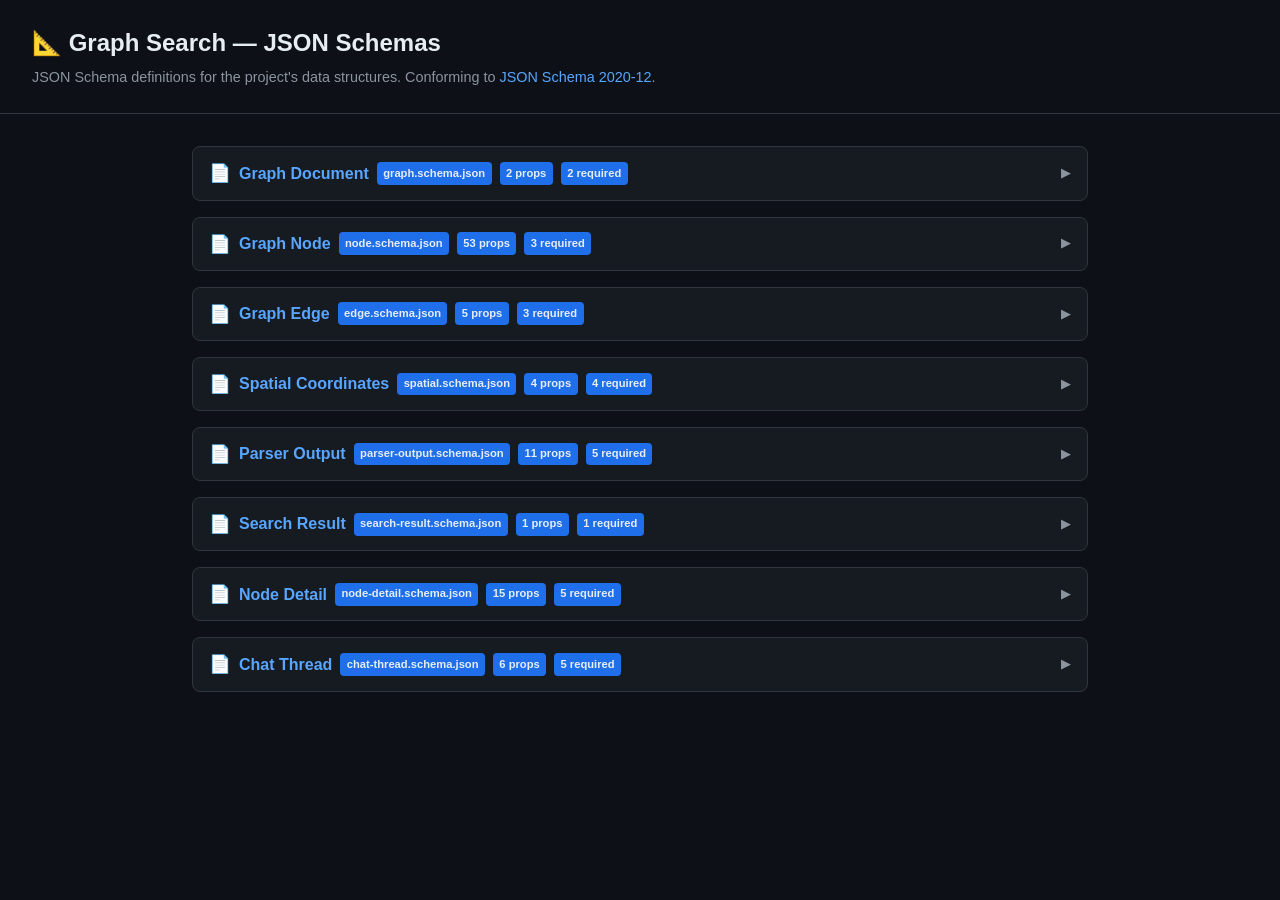
==== schema/index.html @ 663bfc60 "1st Time" ====
<!DOCTYPE html>
<html lang="en">
<head>
  <meta charset="UTF-8">
  <meta name="viewport" content="width=device-width, initial-scale=1.0">
  <title>Graph Search — JSON Schemas</title>
  <style>
    :root {
      --bg: #0d1117;
      --surface: #161b22;
      --border: #30363d;
      --text: #e6edf3;
      --muted: #8b949e;
      --accent: #58a6ff;
      --accent-dim: #1f6feb;
      --green: #3fb950;
      --orange: #d29922;
      --red: #f85149;
    }
    * { box-sizing: border-box; margin: 0; padding: 0; }
    body {
      font-family: -apple-system, BlinkMacSystemFont, "Segoe UI", Helvetica, Arial, sans-serif;
      background: var(--bg);
      color: var(--text);
      line-height: 1.6;
    }
    header {
      border-bottom: 1px solid var(--border);
      padding: 1.5rem 2rem;
    }
    header h1 { font-size: 1.5rem; font-weight: 600; }
    header p { color: var(--muted); margin-top: 0.25rem; font-size: 0.9rem; }
    header a { color: var(--accent); text-decoration: none; }
    header a:hover { text-decoration: underline; }
    .container { max-width: 960px; margin: 0 auto; padding: 2rem; }
    .card {
      background: var(--surface);
      border: 1px solid var(--border);
      border-radius: 8px;
      margin-bottom: 1rem;
      overflow: hidden;
    }
    .card-header {
      display: flex;
      align-items: center;
      justify-content: space-between;
      padding: 0.75rem 1rem;
      cursor: pointer;
      user-select: none;
    }
    .card-header:hover { background: rgba(88,166,255,0.06); }
    .card-title {
      font-size: 1rem;
      font-weight: 600;
      color: var(--accent);
      display: flex;
      align-items: center;
      gap: 0.5rem;
    }
    .card-title .icon { font-size: 1.1rem; }
    .card-toggle {
      font-size: 0.8rem;
      color: var(--muted);
      margin-left: 0.75rem;
      transition: transform 0.2s;
    }
    .card.open .card-toggle { transform: rotate(90deg); }
    .card-body {
      display: none;
      border-top: 1px solid var(--border);
      padding: 1rem;
      max-height: 600px;
      overflow: auto;
    }
    .card.open .card-body { display: block; }
    pre {
      font-family: "SFMono-Regular", Consolas, "Liberation Mono", Menlo, monospace;
      font-size: 0.82rem;
      line-height: 1.5;
      white-space: pre;
      color: var(--text);
    }
    .json-key { color: var(--accent); }
    .json-string { color: var(--green); }
    .json-number { color: var(--orange); }
    .json-bool, .json-null { color: var(--red); }
    .badge {
      display: inline-block;
      font-size: 0.7rem;
      padding: 0.15rem 0.4rem;
      border-radius: 4px;
      font-weight: 600;
      background: var(--accent-dim);
      color: var(--text);
    }
    #loading { text-align: center; color: var(--muted); padding: 3rem; }
    #error { color: var(--red); text-align: center; padding: 2rem; display: none; }
  </style>
</head>
<body>

<header>
  <h1>📐 Graph Search — JSON Schemas</h1>
  <p>
    JSON Schema definitions for the project's data structures.
    Conforming to <a href="https://json-schema.org/" target="_blank">JSON Schema 2020-12</a>.
  </p>
</header>

<div class="container">
  <div id="loading">Loading schemas…</div>
  <div id="error"></div>
  <div id="schemas"></div>
</div>

<script>
const SCHEMA_FILES = [
  "graph.schema.json",
  "node.schema.json",
  "edge.schema.json",
  "spatial.schema.json",
  "parser-output.schema.json",
  "search-result.schema.json",
  "node-detail.schema.json",
  "chat-thread.schema.json",
];

function syntaxHighlight(json) {
  const str = JSON.stringify(json, null, 2);
  return str.replace(
    /("(\\u[a-fA-F0-9]{4}|\\[^u]|[^\\"])*"(\s*:)?|\b(true|false|null)\b|-?\d+(?:\.\d*)?(?:[eE][+\-]?\d+)?)/g,
    (match) => {
      let cls = "json-number";
      if (/^"/.test(match)) {
        cls = /:$/.test(match) ? "json-key" : "json-string";
      } else if (/true|false/.test(match)) {
        cls = "json-bool";
      } else if (/null/.test(match)) {
        cls = "json-null";
      }
      return `<span class="${cls}">${match}</span>`;
    }
  );
}

async function loadSchemas() {
  const container = document.getElementById("schemas");
  const loading = document.getElementById("loading");
  const errorEl = document.getElementById("error");
  const results = [];

  for (const file of SCHEMA_FILES) {
    try {
      const resp = await fetch(file);
      if (!resp.ok) throw new Error(`${resp.status} ${resp.statusText}`);
      const schema = await resp.json();
      results.push({ file, schema });
    } catch (e) {
      console.warn(`Failed to load ${file}:`, e);
    }
  }

  loading.style.display = "none";

  if (results.length === 0) {
    errorEl.textContent = "No schema files could be loaded. Make sure the *.schema.json files are in the same directory as this page.";
    errorEl.style.display = "block";
    return;
  }

  for (const { file, schema } of results) {
    const card = document.createElement("div");
    card.className = "card";

    const title = schema.title || file;
    const desc = schema.description || "";
    const requiredCount = (schema.required || []).length;
    const propCount = Object.keys(schema.properties || {}).length;

    card.innerHTML = `
      <div class="card-header" onclick="this.parentElement.classList.toggle('open')">
        <div class="card-title">
          <span class="icon">📄</span>
          ${title}
          <span class="badge">${file}</span>
          ${propCount ? `<span class="badge">${propCount} props</span>` : ""}
          ${requiredCount ? `<span class="badge">${requiredCount} required</span>` : ""}
        </div>
        <span class="card-toggle">▶</span>
      </div>
      <div class="card-body">
        <p style="color:var(--muted);margin-bottom:0.75rem;font-size:0.85rem;">${desc}</p>
        <pre>${syntaxHighlight(schema)}</pre>
      </div>
    `;

    container.appendChild(card);
  }
}

loadSchemas();
</script>

</body>
</html>
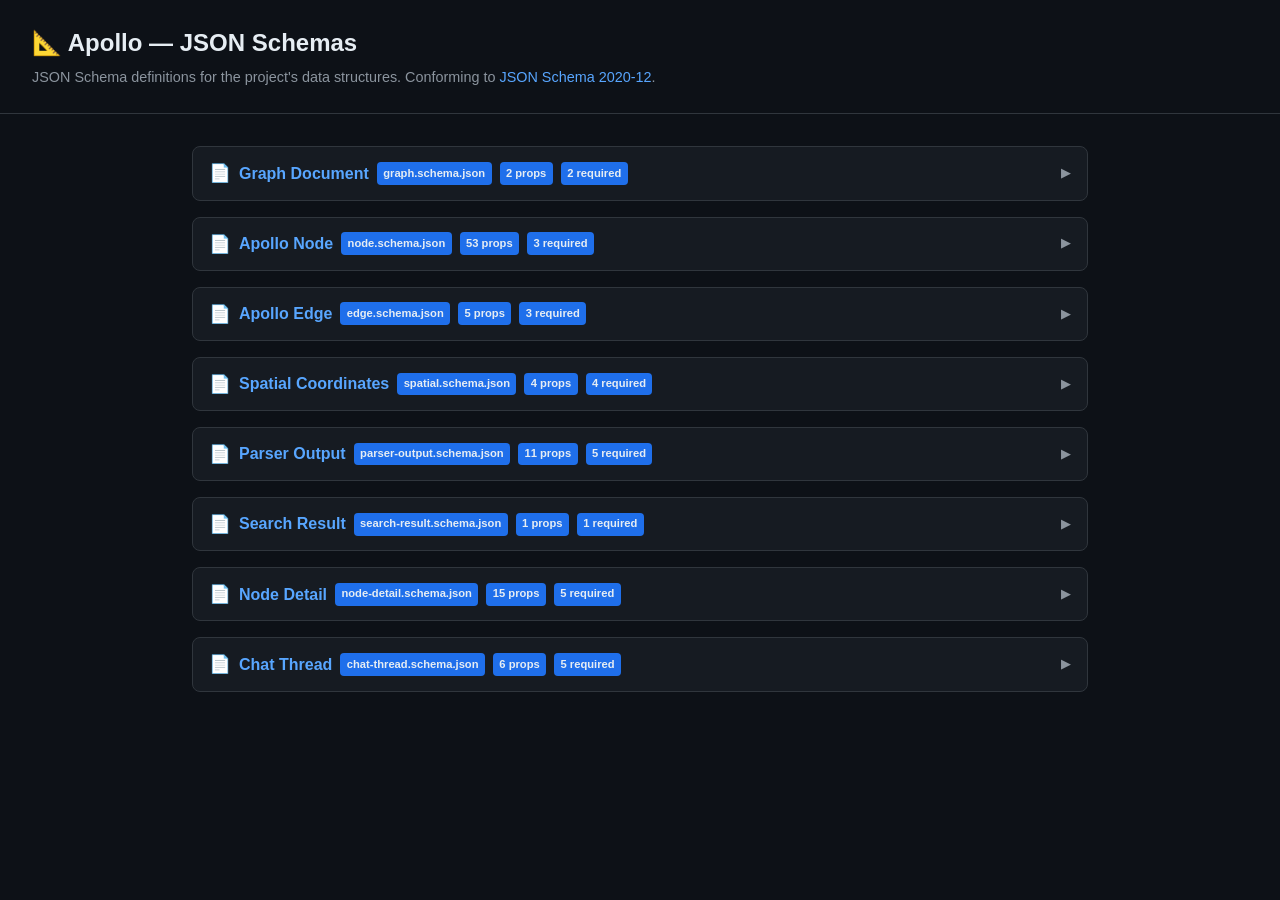
==== commit 89231706: "works" ====
--- a/schema/index.html
+++ b/schema/index.html
@@ -3,7 +3,7 @@
 <head>
   <meta charset="UTF-8">
   <meta name="viewport" content="width=device-width, initial-scale=1.0">
-  <title>Graph Search — JSON Schemas</title>
+  <title>Apollo — JSON Schemas</title>
   <style>
     :root {
       --bg: #0d1117;
@@ -100,7 +100,7 @@
 <body>
 
 <header>
-  <h1>📐 Graph Search — JSON Schemas</h1>
+  <h1>📐 Apollo — JSON Schemas</h1>
   <p>
     JSON Schema definitions for the project's data structures.
     Conforming to <a href="https://json-schema.org/" target="_blank">JSON Schema 2020-12</a>.
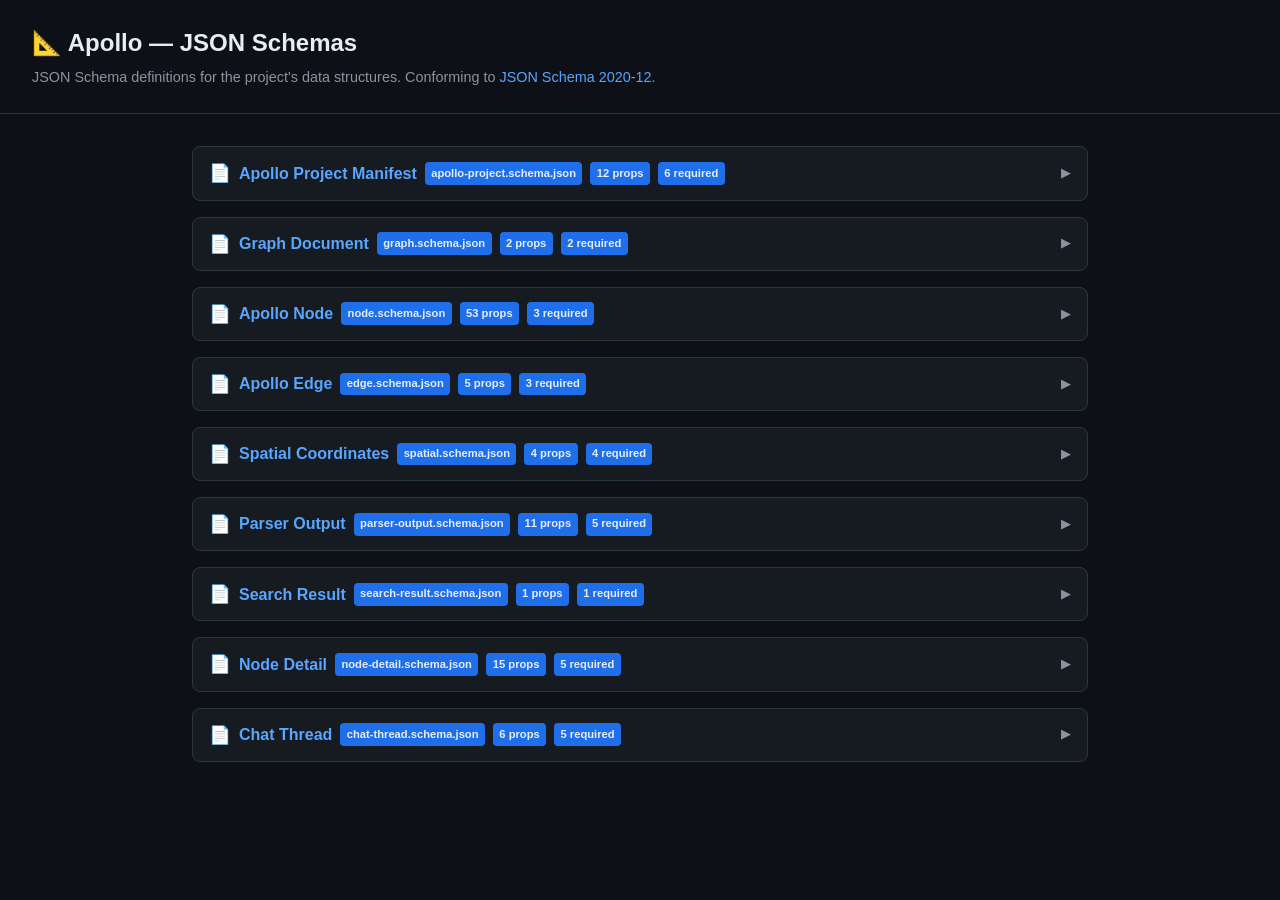
==== commit 88d1d2a3: "Phase 7: Tree-sitter multi-language parser - comprehensive test suite - Verified TreeSitterParser fu" ====
--- a/schema/index.html
+++ b/schema/index.html
@@ -115,6 +115,7 @@
 
 <script>
 const SCHEMA_FILES = [
+  "apollo-project.schema.json",
   "graph.schema.json",
   "node.schema.json",
   "edge.schema.json",
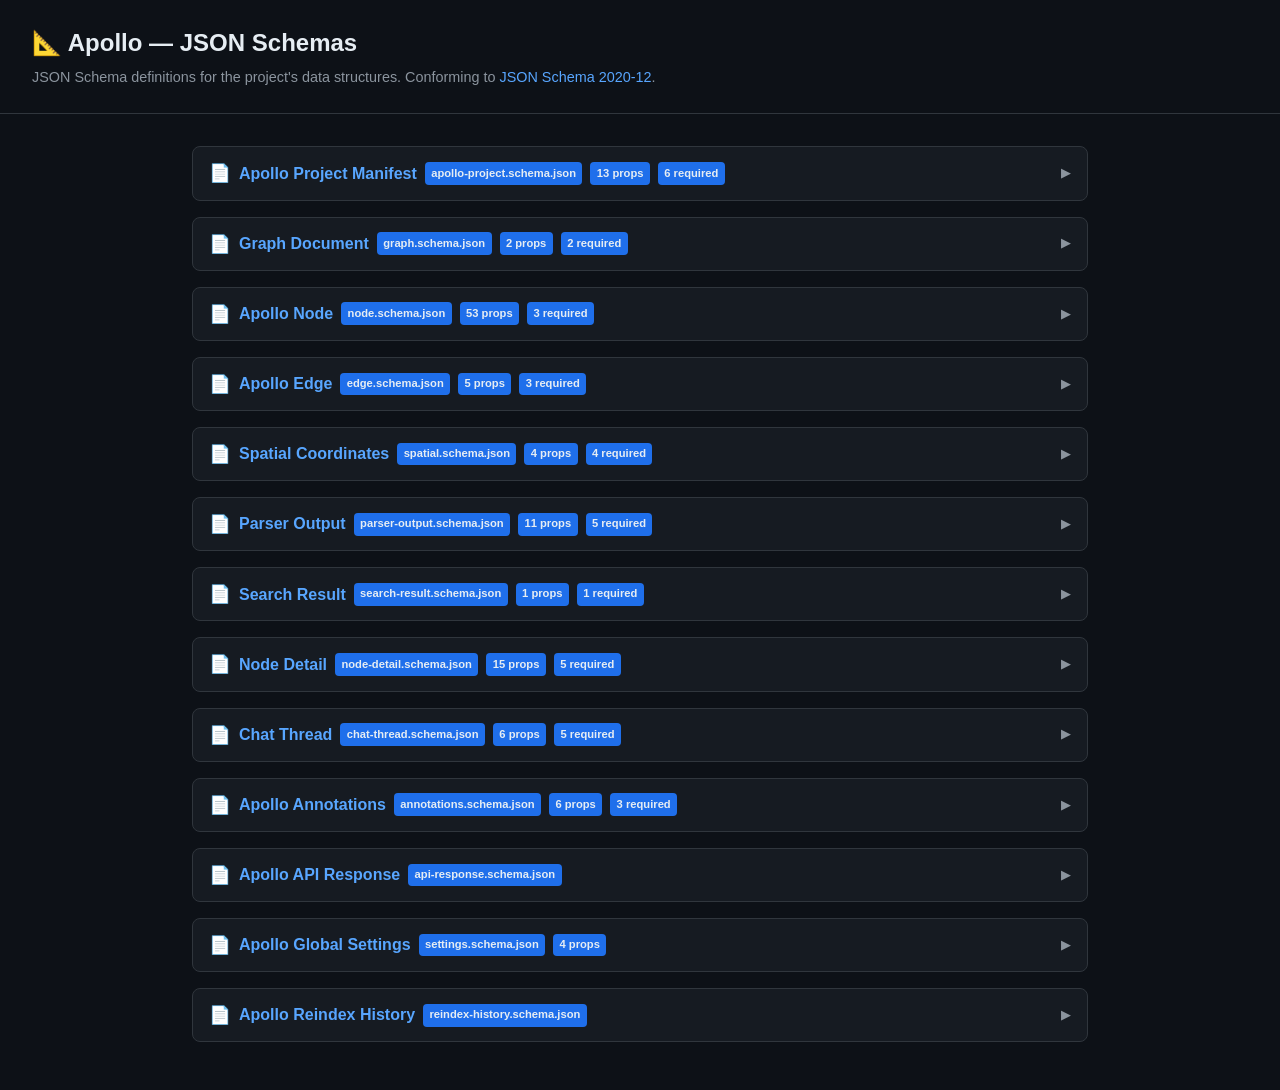
==== commit 62e097c4: "whole bunch" ====
--- a/schema/index.html
+++ b/schema/index.html
@@ -124,6 +124,10 @@
   "search-result.schema.json",
   "node-detail.schema.json",
   "chat-thread.schema.json",
+  "annotations.schema.json",
+  "api-response.schema.json",
+  "settings.schema.json",
+  "reindex-history.schema.json",
 ];
 
 function syntaxHighlight(json) {
